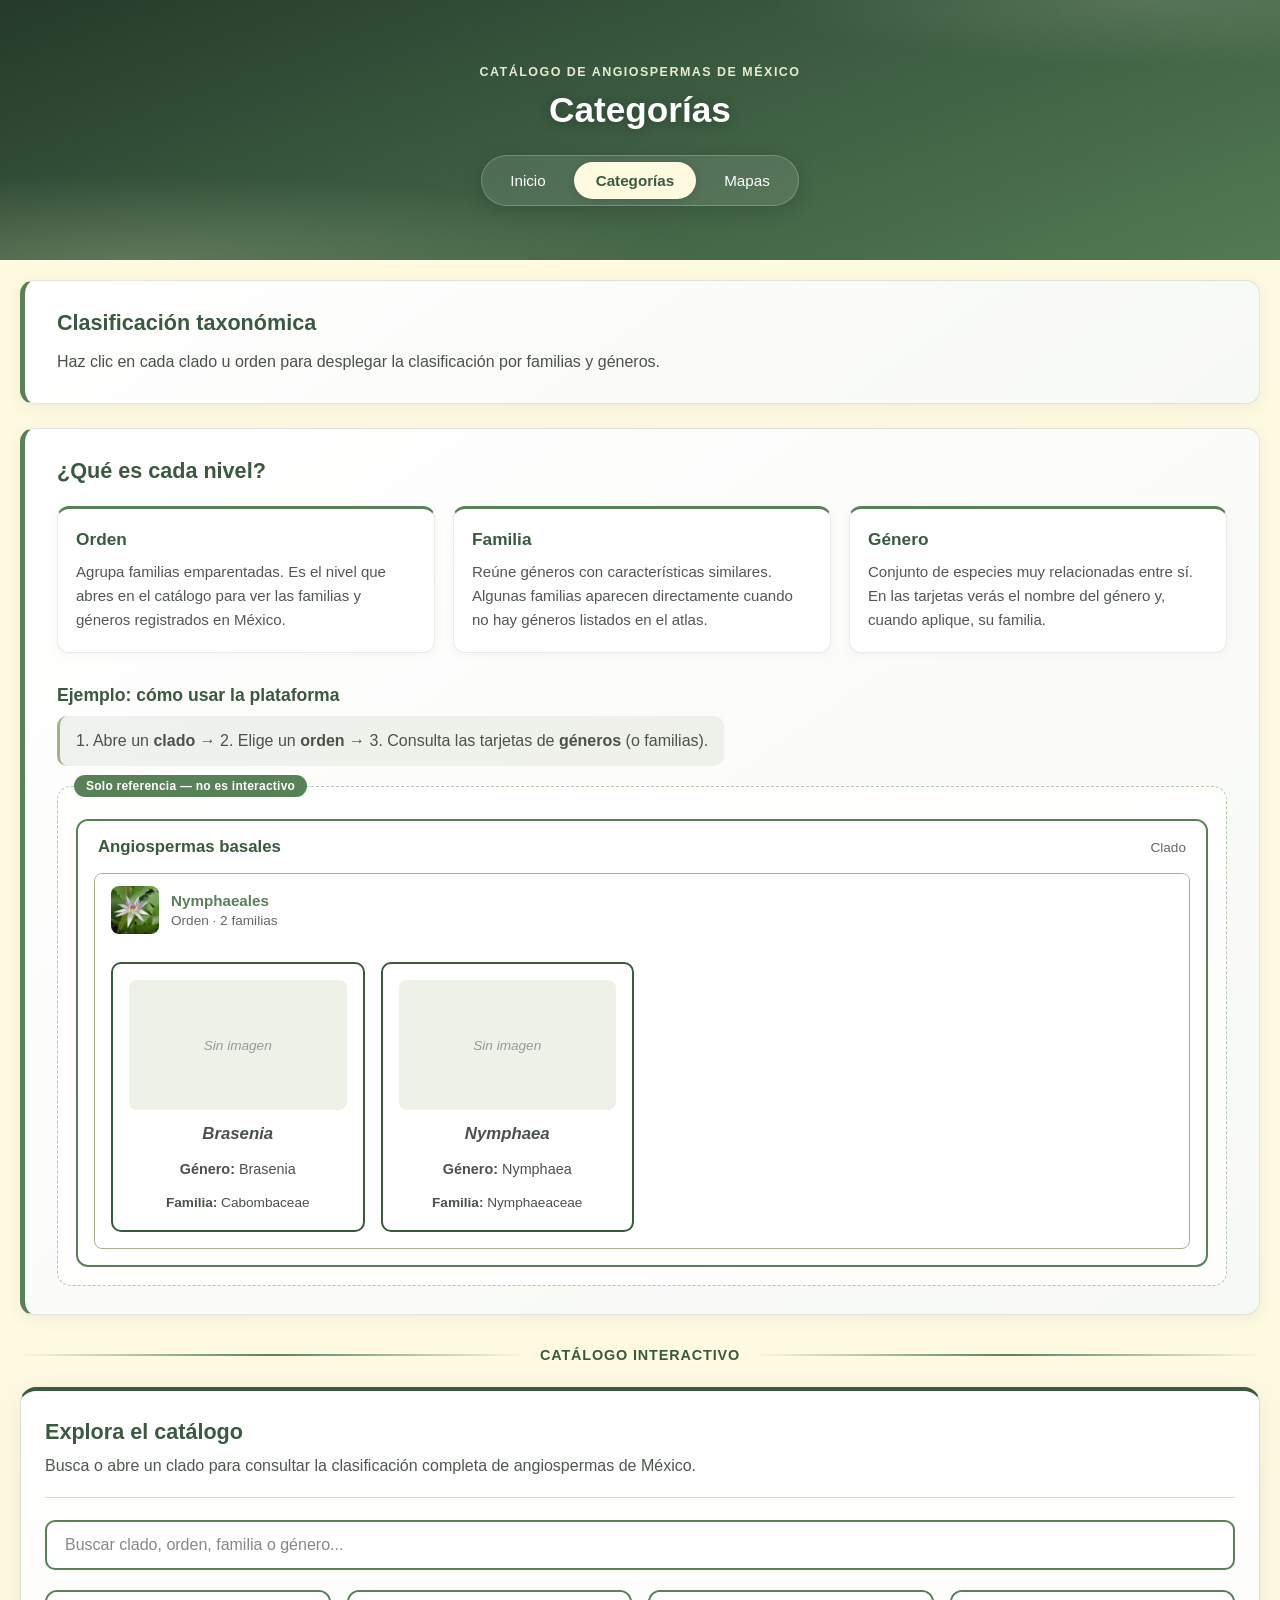
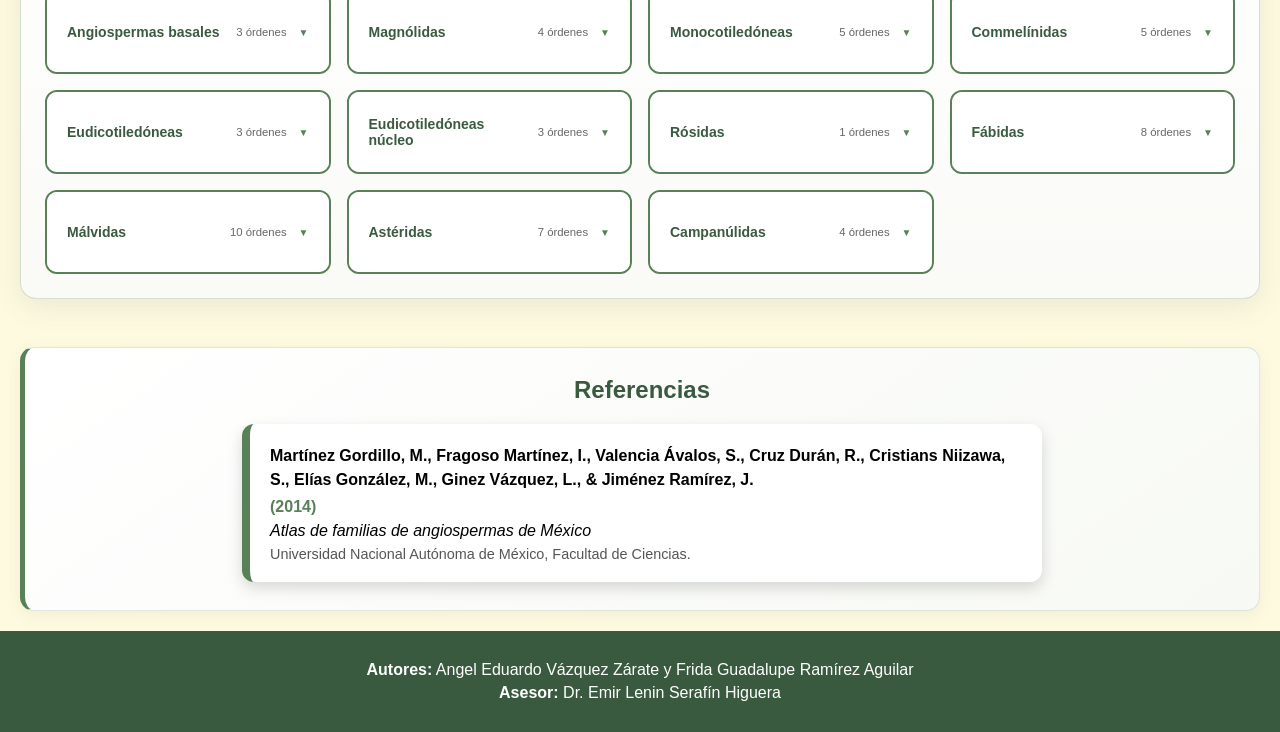
==== categorias/index.html @ 73ecb458 "nuevos cambios" ====
<!DOCTYPE html>
<html lang="es">
<head>
    <meta charset="UTF-8">
    <title>Categorías — Catálogo de Angiospermas de México</title>
    <link rel="stylesheet" href="../css/style.css">
</head>

<body data-page="categorias" data-json="../data/data-base1.json" data-img="../img">

<header class="hero">
    <div class="hero-bg" aria-hidden="true"></div>
    <div class="overlay">
        <p class="hero-etiqueta">Catálogo de Angiospermas de México</p>
        <h1>Categorías</h1>
        <nav class="menu-principal" aria-label="Navegación principal">
            <a href="../inicio/index.html">Inicio</a>
            <a href="index.html" class="active">Categorías</a>
            <a href="../mapas/index.html">Mapas</a>
        </nav>
    </div>
</header>

<main>

    <section class="intro">
        <h2>Clasificación taxonómica</h2>
        <p>
            Haz clic en cada clado u orden para desplegar la clasificación por familias y géneros.
        </p>
    </section>

    <section class="intro guia-taxonomia">
        <h2>¿Qué es cada nivel?</h2>

        <div class="definiciones-grid">
            <div class="definicion-item">
                <h3>Orden</h3>
                <p>
                    Agrupa familias emparentadas. Es el nivel que abres en el catálogo
                    para ver las familias y géneros registrados en México.
                </p>
            </div>
            <div class="definicion-item">
                <h3>Familia</h3>
                <p>
                    Reúne géneros con características similares. Algunas familias
                    aparecen directamente cuando no hay géneros listados en el atlas.
                </p>
            </div>
            <div class="definicion-item">
                <h3>Género</h3>
                <p>
                    Conjunto de especies muy relacionadas entre sí. En las tarjetas
                    verás el nombre del género y, cuando aplique, su familia.
                </p>
            </div>
        </div>

        <h3 class="ejemplo-titulo">Ejemplo: cómo usar la plataforma</h3>
        <p class="ejemplo-desc">
            1. Abre un <strong>clado</strong> → 2. Elige un <strong>orden</strong> →
            3. Consulta las tarjetas de <strong>géneros</strong> (o familias).
        </p>

        <div class="ejemplo-demo" aria-label="Ejemplo ilustrativo del catálogo">
            <span class="ejemplo-badge">Solo referencia — no es interactivo</span>
            <div class="accordion-item demo-abierto">
                <div class="accordion-header demo-header">
                    <span class="accordion-title">Angiospermas basales</span>
                    <span class="accordion-meta">Clado</span>
                </div>
                <div class="accordion-body demo-body">
                    <div class="accordion-inner">
                        <div class="accordion-item accordion-sub demo-abierto">
                            <div class="accordion-header demo-header">
                                <span class="accordion-orden-imagen">
                                    <img src="../img/ordenes/Nymphaeales/orden.jpeg" alt="Nymphaeales">
                                </span>
                                <span class="accordion-header-text">
                                    <span class="accordion-title">Nymphaeales</span>
                                    <span class="accordion-meta">Orden · 2 familias</span>
                                </span>
                            </div>
                            <div class="accordion-body demo-body">
                                <div class="taxon-grid">
                                    <div class="taxon-card">
                                        <div class="taxon-imagen sin-imagen"></div>
                                        <p class="taxon-nombre"><em>Brasenia</em></p>
                                        <p class="taxon-etiqueta"><strong>Género:</strong> Brasenia</p>
                                        <p class="taxon-familia"><strong>Familia:</strong> Cabombaceae</p>
                                    </div>
                                    <div class="taxon-card">
                                        <div class="taxon-imagen sin-imagen"></div>
                                        <p class="taxon-nombre"><em>Nymphaea</em></p>
                                        <p class="taxon-etiqueta"><strong>Género:</strong> Nymphaea</p>
                                        <p class="taxon-familia"><strong>Familia:</strong> Nymphaeaceae</p>
                                    </div>
                                </div>
                            </div>
                        </div>
                    </div>
                </div>
            </div>
        </div>
    </section>

    <div class="seccion-divisor" role="separator" aria-label="Inicio del catálogo interactivo">
        <span>Catálogo interactivo</span>
    </div>

    <section class="catalogo-interactivo">
        <header class="catalogo-encabezado">
            <h2>Explora el catálogo</h2>
            <p>Busca o abre un clado para consultar la clasificación completa de angiospermas de México.</p>
        </header>

        <div class="busqueda-bar">
            <label for="buscar-categorias" class="sr-only">Buscar en la clasificación</label>
            <input
                type="search"
                id="buscar-categorias"
                placeholder="Buscar clado, orden, familia o género..."
                autocomplete="off"
            >
        </div>

        <div class="accordion-section">
            <div id="contenedor-categorias" class="accordion"></div>
        </div>
    </section>

    <section class="referencias">
        <h2>Referencias</h2>
        <div class="ref-card">
            <p class="ref-autores">
                Martínez Gordillo, M., Fragoso Martínez, I., Valencia Ávalos, S.,
                Cruz Durán, R., Cristians Niizawa, S., Elías González, M.,
                Ginez Vázquez, L., & Jiménez Ramírez, J.
            </p>
            <p class="ref-anio">(2014)</p>
            <p class="ref-titulo">
                <em>Atlas de familias de angiospermas de México</em>
            </p>
            <p class="ref-editorial">
                Universidad Nacional Autónoma de México, Facultad de Ciencias.
            </p>
        </div>
    </section>

</main>

<button id="btn-top">↑</button>

<footer class="footer-info">
    <p><strong>Autores:</strong> Angel Eduardo Vázquez Zárate y Frida Guadalupe Ramírez Aguilar</p>
    <p><strong>Asesor:</strong> Dr. Emir Lenin Serafín Higuera</p>
</footer>

<script src="../js/main.js"></script>
</body>
</html>
---- css/style.css ----
/* RESET */
* {
    margin: 0;
    padding: 0;
    box-sizing: border-box;
}

/* VARIABLES */
:root {
    --verde-oscuro: #3a5a40;
    --verde-medio: #588157;
    --verde-claro: #a3b18a;
    --fondo: #fefae0;
    --blanco: #ffffff;
}

/* BODY */
html {
    height: 100%;
}

body {
    font-family: Arial, sans-serif;
    background-color: var(--fondo);
    min-height: 100vh;
    display: flex;
    flex-direction: column;
}

/* HEADER */
.hero {
    position: relative;
    min-height: 260px;
    display: flex;
    justify-content: center;
    align-items: center;
    overflow: hidden;
    padding: 48px 20px 40px;
}

.hero-bg {
    position: absolute;
    inset: 0;
    background-color: var(--verde-oscuro);
    background-image:
        linear-gradient(160deg, rgba(36, 56, 40, 0.94) 0%, rgba(58, 90, 64, 0.88) 45%, rgba(88, 129, 87, 0.82) 100%),
        url('../img/Encabezado angio.jpg');
    background-size: cover;
    background-position: center;
}

.hero-bg::before {
    content: "";
    position: absolute;
    inset: 0;
    background:
        radial-gradient(ellipse 80% 60% at 10% 100%, rgba(163, 177, 138, 0.35) 0%, transparent 55%),
        radial-gradient(ellipse 60% 50% at 90% 0%, rgba(254, 250, 224, 0.12) 0%, transparent 50%);
    pointer-events: none;
}

.hero-bg::after {
    content: "";
    position: absolute;
    inset: 0;
    background: repeating-linear-gradient(
        -45deg,
        transparent,
        transparent 40px,
        rgba(255, 255, 255, 0.015) 40px,
        rgba(255, 255, 255, 0.015) 41px
    );
    pointer-events: none;
}

.overlay {
    position: relative;
    z-index: 1;
    text-align: center;
    color: white;
    width: 100%;
    max-width: 900px;
}

.hero-etiqueta {
    display: inline-block;
    font-size: 0.78em;
    font-weight: bold;
    letter-spacing: 0.12em;
    text-transform: uppercase;
    color: rgba(254, 250, 224, 0.9);
    margin-bottom: 10px;
}

.overlay h1 {
    margin-bottom: 24px;
    font-size: clamp(1.6rem, 4vw, 2.2rem);
    line-height: 1.2;
    text-shadow: 0 2px 12px rgba(0, 0, 0, 0.25);
}

.menu-principal {
    display: inline-flex;
    flex-wrap: wrap;
    justify-content: center;
    gap: 6px;
    padding: 6px;
    background: rgba(255, 255, 255, 0.1);
    backdrop-filter: blur(10px);
    -webkit-backdrop-filter: blur(10px);
    border-radius: 50px;
    border: 1px solid rgba(255, 255, 255, 0.22);
    box-shadow: 0 4px 20px rgba(0, 0, 0, 0.15);
}

nav a {
    margin: 0;
    color: white;
    text-decoration: none;
    padding: 10px 22px;
    border-radius: 50px;
    font-size: 0.95em;
    transition: background 0.2s, color 0.2s, transform 0.15s;
}

nav a:hover {
    background: rgba(255, 255, 255, 0.18);
    transform: translateY(-1px);
}

nav a.active {
    background: var(--fondo);
    color: var(--verde-oscuro);
    font-weight: bold;
    box-shadow: 0 2px 8px rgba(0, 0, 0, 0.12);
}

nav a:focus-visible {
    outline: 2px solid var(--fondo);
    outline-offset: 2px;
}

@media (max-width: 600px) {
    .hero {
        min-height: 220px;
        padding: 36px 16px 32px;
    }

    .overlay h1 {
        margin-bottom: 18px;
    }

    nav a {
        padding: 8px 16px;
        font-size: 0.9em;
    }
}

/* MAIN */
main {
    flex: 1;
    padding: 20px;
}

/* INTRO */
.intro {
    background: linear-gradient(145deg, #ffffff 0%, #f7f9f4 100%);
    padding: 28px 32px;
    border-radius: 14px;
    margin-bottom: 24px;
    border: 1px solid rgba(88, 129, 87, 0.18);
    border-left: 5px solid var(--verde-medio);
    box-shadow: 0 4px 16px rgba(58, 90, 64, 0.07);
}

.intro h2 {
    color: var(--verde-oscuro);
    font-size: 1.35em;
    margin-bottom: 12px;
    line-height: 1.3;
}

.intro p {
    color: #4a524a;
    line-height: 1.65;
    max-width: 75ch;
}

.intro ul {
    color: #4a524a;
    line-height: 1.7;
    padding-left: 22px;
    margin-top: 8px;
}

.intro li + li {
    margin-top: 6px;
}

/* GRID */
#contenedor-angiospermas {
    display: grid;
    grid-template-columns: repeat(auto-fit, minmax(280px, 1fr));
    gap: 20px;
}

/* TARJETAS */
.card-clado {
    background: white;
    border-radius: 12px;
    padding: 15px;
    border: 2px solid var(--verde-medio);
    transition: 0.3s;
    cursor: pointer;
}

.card-clado:hover {
    transform: scale(1.03);
}

/* TEXTOS */
.card-clado h2 {
    color: var(--verde-oscuro);
    margin-bottom: 10px;
}

.card-clado h3 {
    margin-top: 10px;
    color: var(--verde-medio);
}

.card-clado ul {
    padding-left: 15px;
}

/* BOTÓN */
#btn-top {
    position: fixed;
    bottom: 20px;
    right: 20px;
    display: none;
    width: 45px;
    height: 45px;
    border-radius: 50%;
    background: var(--verde-medio);
    color: white;
    border: none;
    cursor: pointer;
}



.footer-info {
    background-color: var(--verde-oscuro);
    color: white;
    text-align: center;
    padding: 25px 15px;
    margin-top: auto;
}

.footer-info p {
    margin: 5px 0;
}

/* ========================= */
/* REFERENCIAS PRO */
/* ========================= */

.referencias {
    margin: 48px 0 0;
    padding: 28px 32px;
    background: linear-gradient(145deg, #ffffff 0%, #f7f9f4 100%);
    border-radius: 14px;
    border: 1px solid rgba(88, 129, 87, 0.18);
    border-left: 5px solid var(--verde-medio);
    box-shadow: 0 4px 16px rgba(58, 90, 64, 0.07);
}

.referencias h2 {
    margin-bottom: 20px;
    color: var(--verde-oscuro);
    text-align: center;
}

/* 🔥 TARJETA BONITA */
.ref-card {
    background: var(--blanco);
    border-radius: 12px;
    padding: 20px;
    max-width: 800px;
    margin: auto;

    /* EFECTO PRO */
    border-left: 8px solid var(--verde-medio);
    box-shadow: 0 6px 15px rgba(0,0,0,0.15);

    transition: 0.3s;
}

/* 🔥 HOVER SUAVE */
.ref-card:hover {
    transform: translateY(-5px);
    box-shadow: 0 12px 22px rgba(0,0,0,0.2);
}

/* TEXTOS */
.ref-autores {
    font-weight: bold;
    line-height: 1.5;
}

.ref-anio {
    color: var(--verde-medio);
    margin: 6px 0;
    font-weight: bold;
}

.ref-titulo {
    margin: 6px 0;
    font-style: italic;
}

.ref-editorial {
    font-size: 0.9em;
    color: #555;
}

/* BÚSQUEDA */
.busqueda-bar {
    margin-bottom: 20px;
}

.busqueda-bar input {
    width: 100%;
    padding: 14px 18px;
    border: 2px solid var(--verde-medio);
    border-radius: 10px;
    font-size: 1em;
    background: white;
    color: #333;
}

.busqueda-bar input:focus {
    outline: none;
    border-color: var(--verde-oscuro);
    box-shadow: 0 0 0 3px rgba(88, 129, 87, 0.2);
}

.busqueda-bar input::placeholder {
    color: #888;
}

.sr-only {
    position: absolute;
    width: 1px;
    height: 1px;
    padding: 0;
    margin: -1px;
    overflow: hidden;
    clip: rect(0, 0, 0, 0);
    white-space: nowrap;
    border: 0;
}

.hidden-by-search {
    display: none !important;
}

.busqueda-sin-resultados {
    grid-column: 1 / -1;
    text-align: center;
    padding: 30px;
    color: #666;
    font-style: italic;
    background: white;
    border-radius: 10px;
    border: 2px dashed var(--verde-claro);
}

/* GUÍA TAXONÓMICA */
.guia-taxonomia h2 {
    margin-bottom: 20px;
}

.guia-taxonomia {
    margin-bottom: 8px;
}

.definiciones-grid {
    display: grid;
    grid-template-columns: repeat(auto-fit, minmax(220px, 1fr));
    gap: 18px;
    margin-bottom: 28px;
}

.definicion-item {
    background: white;
    border: 1px solid rgba(88, 129, 87, 0.15);
    border-top: 3px solid var(--verde-medio);
    border-radius: 12px;
    padding: 20px 18px;
    box-shadow: 0 2px 10px rgba(58, 90, 64, 0.05);
    transition: transform 0.2s ease, box-shadow 0.2s ease;
}

.definicion-item:hover {
    transform: translateY(-3px);
    box-shadow: 0 8px 20px rgba(58, 90, 64, 0.1);
}

.definicion-item h3 {
    color: var(--verde-oscuro);
    margin-bottom: 10px;
    font-size: 1.08em;
}

.definicion-item p {
    color: #505850;
    line-height: 1.6;
    font-size: 0.94em;
}

.ejemplo-titulo {
    color: var(--verde-oscuro);
    margin-bottom: 10px;
    font-size: 1.1em;
    padding-top: 4px;
}

.ejemplo-desc {
    margin-bottom: 20px;
    color: #505850;
    line-height: 1.65;
    padding: 12px 16px;
    background: rgba(163, 177, 138, 0.15);
    border-radius: 10px;
    border-left: 3px solid var(--verde-claro);
}

.ejemplo-demo {
    position: relative;
    border: 1px dashed rgba(88, 129, 87, 0.45);
    border-radius: 14px;
    padding: 32px 18px 18px;
    background: rgba(255, 255, 255, 0.7);
    box-shadow: inset 0 0 0 1px rgba(255, 255, 255, 0.8);
}

.ejemplo-badge {
    position: absolute;
    top: -12px;
    left: 16px;
    background: var(--verde-medio);
    color: white;
    font-size: 0.75em;
    font-weight: bold;
    padding: 4px 12px;
    border-radius: 20px;
    letter-spacing: 0.02em;
}

.ejemplo-demo .demo-abierto > .accordion-body,
.ejemplo-demo .demo-body {
    max-height: none;
    overflow: visible;
}

.ejemplo-demo .demo-header {
    cursor: default;
    pointer-events: none;
}

.ejemplo-demo .demo-header:hover {
    background: white;
}

.taxon-familia {
    font-size: 0.85em;
    color: #555;
}

.taxon-familia strong {
    font-weight: bold;
}

/* SEPARADOR DE SECCIONES */
.seccion-divisor {
    display: flex;
    align-items: center;
    gap: 16px;
    margin: 32px 0 24px;
    color: var(--verde-oscuro);
    font-weight: bold;
    font-size: 0.9em;
    text-transform: uppercase;
    letter-spacing: 0.06em;
}

.seccion-divisor::before,
.seccion-divisor::after {
    content: "";
    flex: 1;
    height: 2px;
    background: linear-gradient(to right, transparent, var(--verde-medio), transparent);
}

/* CATÁLOGO INTERACTIVO */
.catalogo-interactivo {
    background: linear-gradient(180deg, #ffffff 0%, #fafbf7 100%);
    border: 1px solid rgba(88, 129, 87, 0.25);
    border-top: 4px solid var(--verde-oscuro);
    border-radius: 16px;
    padding: 28px 24px 24px;
    box-shadow: 0 8px 28px rgba(58, 90, 64, 0.1);
}

.catalogo-encabezado {
    margin-bottom: 22px;
    padding-bottom: 18px;
    border-bottom: 1px solid rgba(163, 177, 138, 0.45);
}

.catalogo-encabezado h2 {
    color: var(--verde-oscuro);
    margin-bottom: 8px;
    font-size: 1.35em;
}

.catalogo-encabezado p {
    color: #505850;
    line-height: 1.65;
}

.catalogo-interactivo .accordion-section {
    margin-bottom: 0;
}

/* CATEGORÍAS — ACORDEÓN */
.accordion-section {
    margin-bottom: 20px;
}

.accordion {
    display: grid;
    grid-template-columns: repeat(auto-fill, minmax(280px, 1fr));
    gap: 16px;
    align-items: start;
}

.accordion > .accordion-item {
    height: 100%;
}

.accordion > .accordion-item.open {
    grid-column: 1 / -1;
}

.accordion-item {
    background: white;
    border: 2px solid var(--verde-medio);
    border-radius: 12px;
    overflow: hidden;
}

.accordion > .accordion-item > .accordion-header {
    flex-wrap: wrap;
    min-height: 80px;
}

.accordion-header {
    width: 100%;
    display: flex;
    align-items: center;
    gap: 12px;
    padding: 16px 20px;
    background: white;
    border: none;
    cursor: pointer;
    text-align: left;
    transition: background 0.2s;
}

.accordion-header:hover {
    background: #f8f9f4;
}

.accordion-title {
    flex: 1;
    font-size: 1.05em;
    font-weight: bold;
    color: var(--verde-oscuro);
}

.accordion-meta {
    font-size: 0.85em;
    color: #666;
}

.accordion-icon {
    color: var(--verde-medio);
    font-size: 0.75em;
    transition: transform 0.3s ease;
}

.accordion-item.open > .accordion-header .accordion-icon {
    transform: rotate(180deg);
}

.accordion-body {
    max-height: 0;
    overflow: hidden;
    transition: max-height 0.4s ease;
}

.accordion-item.open > .accordion-body {
    max-height: 8000px;
}

.accordion-inner {
    padding: 0 16px 16px;
    display: flex;
    flex-direction: column;
    gap: 8px;
}

.accordion-sub {
    border: 1px solid var(--verde-claro);
    border-radius: 8px;
}

.accordion-sub .accordion-header {
    padding: 12px 16px;
}

.accordion-header-text {
    flex: 1;
    display: flex;
    flex-direction: column;
    gap: 4px;
    min-width: 0;
}

.accordion-orden-imagen {
    width: 48px;
    height: 48px;
    border-radius: 8px;
    overflow: hidden;
    background: #eef1e8;
    flex-shrink: 0;
    display: flex;
    align-items: center;
    justify-content: center;
}

.accordion-orden-imagen img {
    width: 100%;
    height: 100%;
    object-fit: cover;
}

.accordion-orden-imagen.sin-imagen {
    display: none;
}

.accordion-sub .accordion-title {
    font-size: 0.95em;
    color: var(--verde-medio);
}

.familias-list {
    padding: 12px 16px 16px 32px;
    list-style: disc;
}

.familias-list li {
    margin-bottom: 4px;
    color: #444;
}

/* GRID DE TAXONES */
.taxon-grid {
    display: grid;
    grid-template-columns: repeat(auto-fill, minmax(200px, 1fr));
    gap: 16px;
    padding: 16px;
}

.taxon-card {
    background: white;
    border: 2px solid var(--verde-oscuro);
    border-radius: 10px;
    padding: 16px;
    text-align: center;
    min-height: 100px;
    display: flex;
    flex-direction: column;
    justify-content: flex-start;
    align-items: center;
    gap: 10px;
    transition: transform 0.2s, box-shadow 0.2s;
}

.taxon-imagen {
    width: 100%;
    height: 130px;
    border-radius: 8px;
    overflow: hidden;
    background: #eef1e8;
    display: flex;
    align-items: center;
    justify-content: center;
}

.taxon-imagen img {
    width: 100%;
    height: 100%;
    object-fit: cover;
}

.taxon-imagen.sin-imagen::after {
    content: "Sin imagen";
    color: #999;
    font-size: 0.85em;
    font-style: italic;
}

.taxon-card:hover {
    transform: translateY(-2px);
    box-shadow: 0 4px 12px rgba(0, 0, 0, 0.1);
}

.taxon-nombre {
    font-size: 1.05em;
    color: #1a1a1a;
    line-height: 1.3;
}

.taxon-nombre em {
    font-style: italic;
    font-weight: bold;
}

.taxon-etiqueta {
    font-size: 0.9em;
    color: #333;
}

.taxon-etiqueta strong {
    font-weight: bold;
}

.subclado-titulo {
    margin: 12px 0 4px;
    color: var(--verde-oscuro);
    font-size: 1em;
}

.sin-datos {
    padding: 12px 16px;
    color: #888;
    font-style: italic;
}

.categorias-grid {
    display: grid;
    grid-template-columns: repeat(auto-fit, minmax(280px, 1fr));
    gap: 20px;
    margin-bottom: 20px;
}

.categoria-card {
    display: block;
    background: white;
    border-radius: 12px;
    padding: 20px;
    border: 2px solid var(--verde-medio);
    text-decoration: none;
    color: inherit;
    transition: 0.3s;
}

.categoria-card:hover {
    transform: scale(1.03);
    box-shadow: 0 6px 15px rgba(0, 0, 0, 0.12);
}

.categoria-card h2 {
    color: var(--verde-oscuro);
    margin-bottom: 10px;
}

.categoria-card p {
    color: #555;
}

.intro a {
    color: var(--verde-medio);
    font-weight: bold;
}

.intro.placeholder {
    text-align: center;
    color: #6b736b;
    font-style: italic;
    background: rgba(255, 255, 255, 0.6);
}

/* MAPAS */
.mapas-section {
    margin-bottom: 24px;
}

.mapas-grid {
    display: grid;
    grid-template-columns: repeat(auto-fill, minmax(300px, 1fr));
    gap: 24px;
}

.mapa-card {
    background: white;
    border-radius: 14px;
    overflow: hidden;
    border: 1px solid rgba(88, 129, 87, 0.2);
    box-shadow: 0 4px 16px rgba(58, 90, 64, 0.08);
    transition: transform 0.2s, box-shadow 0.2s;
}

.mapa-card:hover {
    transform: translateY(-4px);
    box-shadow: 0 10px 28px rgba(58, 90, 64, 0.14);
}

.mapa-card-btn {
    width: 100%;
    padding: 0;
    border: none;
    background: none;
    cursor: pointer;
    text-align: left;
    color: inherit;
}

.mapa-card-btn:focus-visible {
    outline: 3px solid var(--verde-medio);
    outline-offset: 2px;
}

.mapa-card-imagen {
    position: relative;
    aspect-ratio: 4 / 3;
    overflow: hidden;
    background: #eef1e8;
}

.mapa-card-imagen img {
    width: 100%;
    height: 100%;
    object-fit: cover;
    transition: transform 0.3s ease;
}

.mapa-card:hover .mapa-card-imagen img {
    transform: scale(1.04);
}

.mapa-card-zoom {
    position: absolute;
    bottom: 12px;
    right: 12px;
    background: rgba(58, 90, 64, 0.88);
    color: white;
    font-size: 0.8em;
    font-weight: bold;
    padding: 6px 12px;
    border-radius: 20px;
    opacity: 0;
    transition: opacity 0.2s;
}

.mapa-card:hover .mapa-card-zoom,
.mapa-card-btn:focus-visible .mapa-card-zoom {
    opacity: 1;
}

.mapa-card-texto {
    padding: 18px 20px 22px;
}

.mapa-card-texto h3 {
    color: var(--verde-oscuro);
    font-size: 1.1em;
    margin-bottom: 8px;
    line-height: 1.3;
}

.mapa-card-texto p {
    color: #505850;
    line-height: 1.6;
    font-size: 0.94em;
}

/* LIGHTBOX MAPAS */
.mapa-lightbox {
    position: fixed;
    inset: 0;
    z-index: 1000;
    display: flex;
    align-items: center;
    justify-content: center;
    padding: 20px;
}

.mapa-lightbox[hidden] {
    display: none;
}

.mapa-lightbox-fondo {
    position: absolute;
    inset: 0;
    background: rgba(20, 30, 22, 0.88);
    cursor: pointer;
}

.mapa-lightbox-contenido {
    position: relative;
    z-index: 1;
    max-width: min(1100px, 96vw);
    max-height: 92vh;
    width: 100%;
    background: white;
    border-radius: 14px;
    overflow: hidden;
    box-shadow: 0 20px 60px rgba(0, 0, 0, 0.4);
    display: flex;
    flex-direction: column;
}

.mapa-lightbox-cerrar {
    position: absolute;
    top: 10px;
    right: 10px;
    z-index: 2;
    width: 40px;
    height: 40px;
    border: none;
    border-radius: 50%;
    background: rgba(58, 90, 64, 0.9);
    color: white;
    font-size: 1.6em;
    line-height: 1;
    cursor: pointer;
    transition: background 0.2s;
}

.mapa-lightbox-cerrar:hover {
    background: var(--verde-oscuro);
}

.mapa-lightbox-figura {
    display: flex;
    flex-direction: column;
    max-height: 92vh;
}

.mapa-lightbox-figura img {
    width: 100%;
    max-height: calc(92vh - 120px);
    object-fit: contain;
    background: #f5f5f0;
}

.mapa-lightbox-figura figcaption {
    padding: 18px 24px 22px;
    border-top: 1px solid rgba(163, 177, 138, 0.4);
}

.mapa-lightbox-figura h3 {
    color: var(--verde-oscuro);
    margin-bottom: 8px;
    font-size: 1.15em;
}

.mapa-lightbox-figura p {
    color: #505850;
    line-height: 1.6;
}
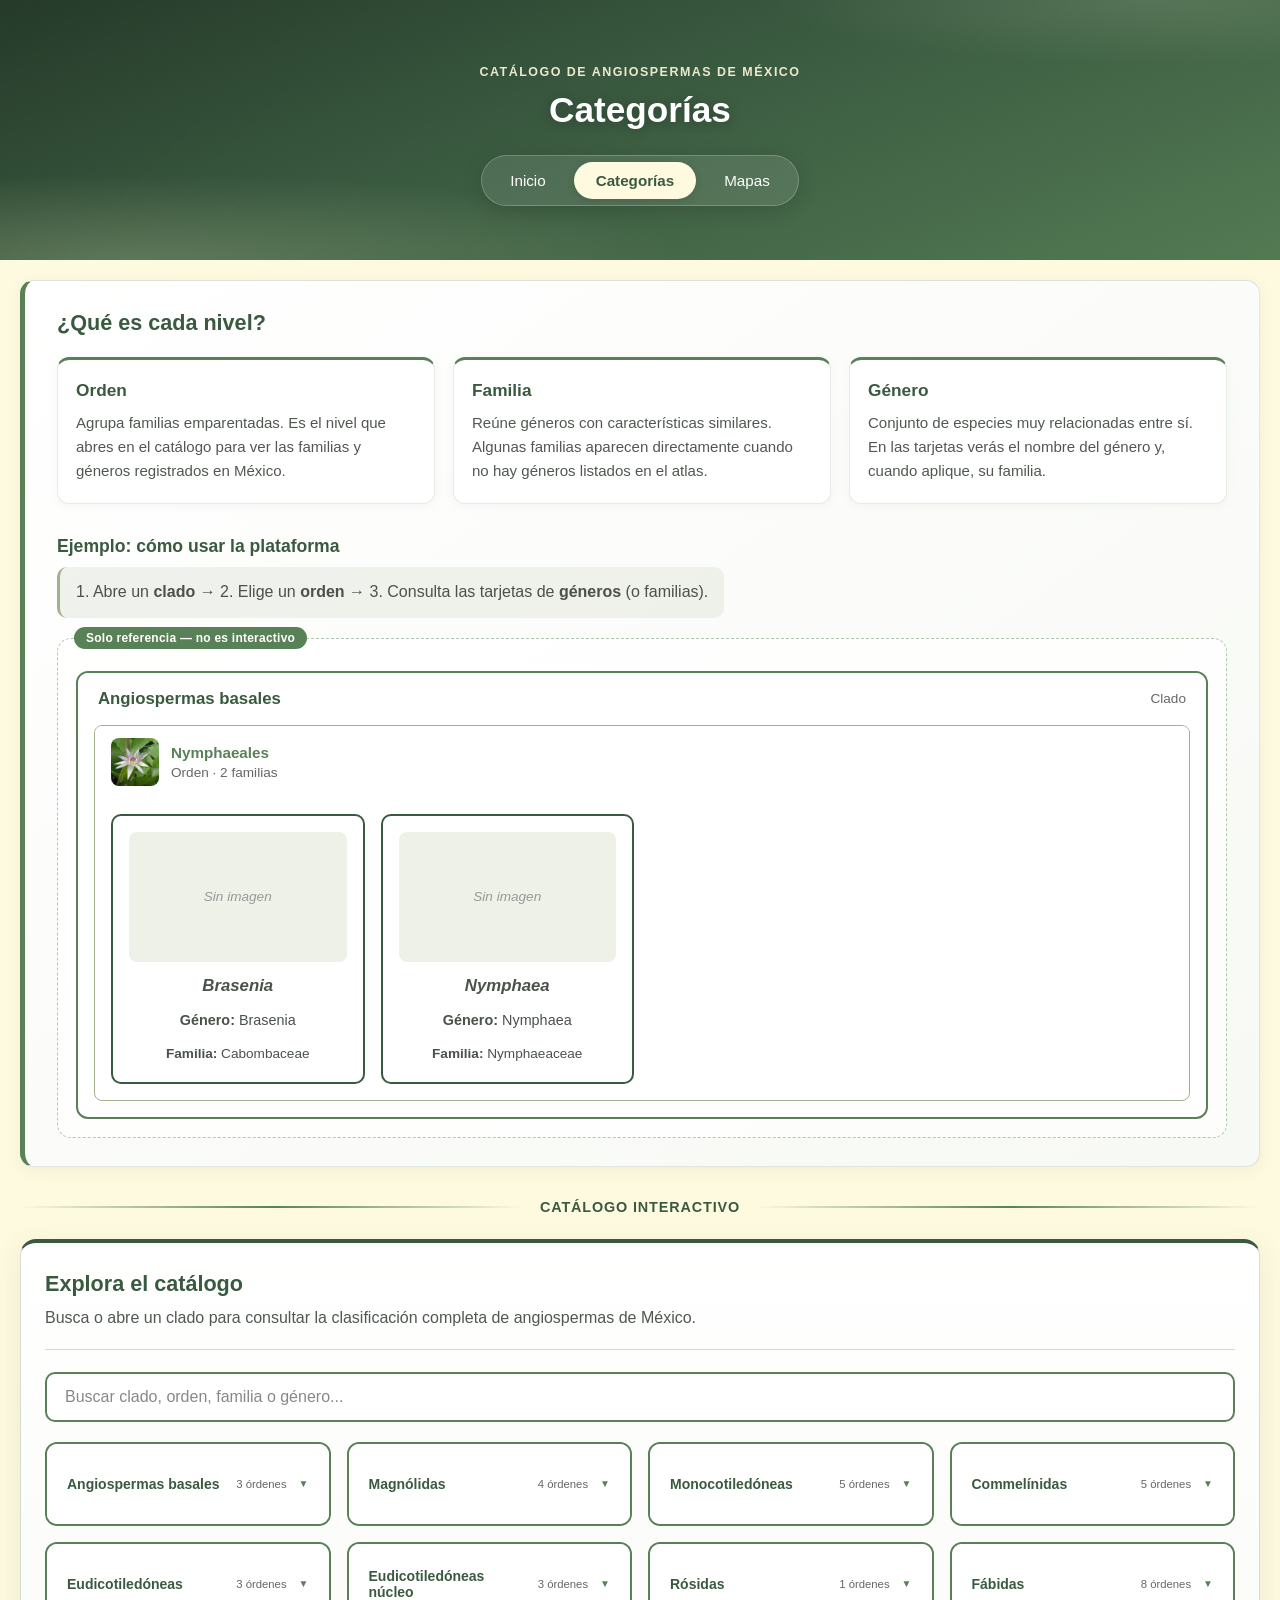
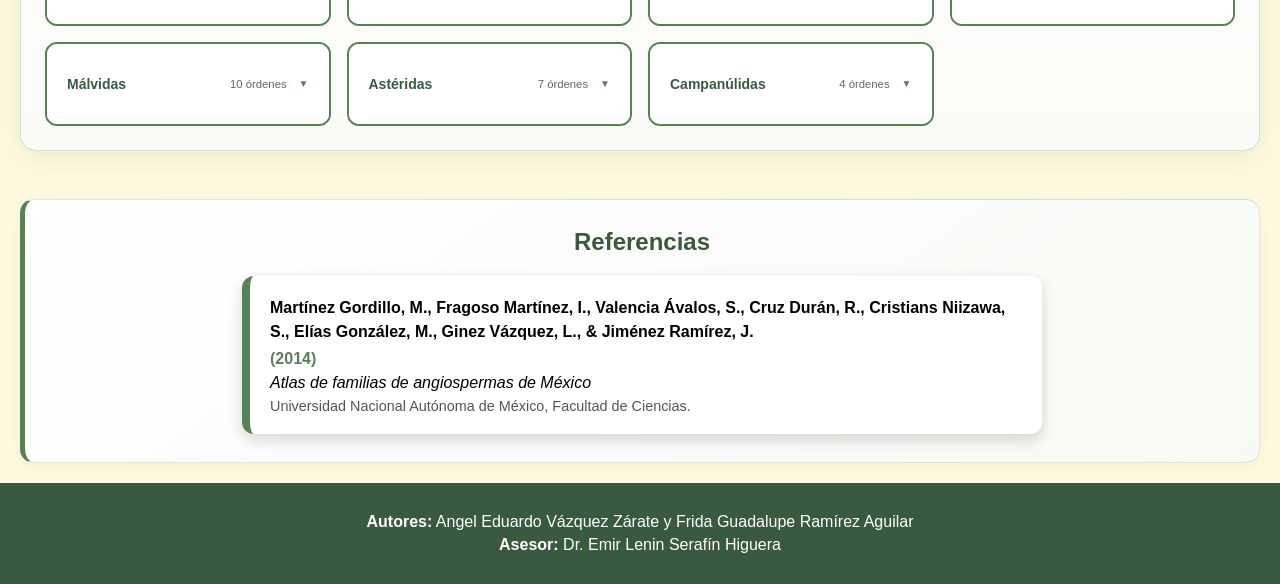
==== commit 5b87bfe2: "actualizacion" ====
--- a/categorias/index.html
+++ b/categorias/index.html
@@ -23,12 +23,6 @@
 
 <main>
 
-    <section class="intro">
-        <h2>Clasificación taxonómica</h2>
-        <p>
-            Haz clic en cada clado u orden para desplegar la clasificación por familias y géneros.
-        </p>
-    </section>
 
     <section class="intro guia-taxonomia">
         <h2>¿Qué es cada nivel?</h2>
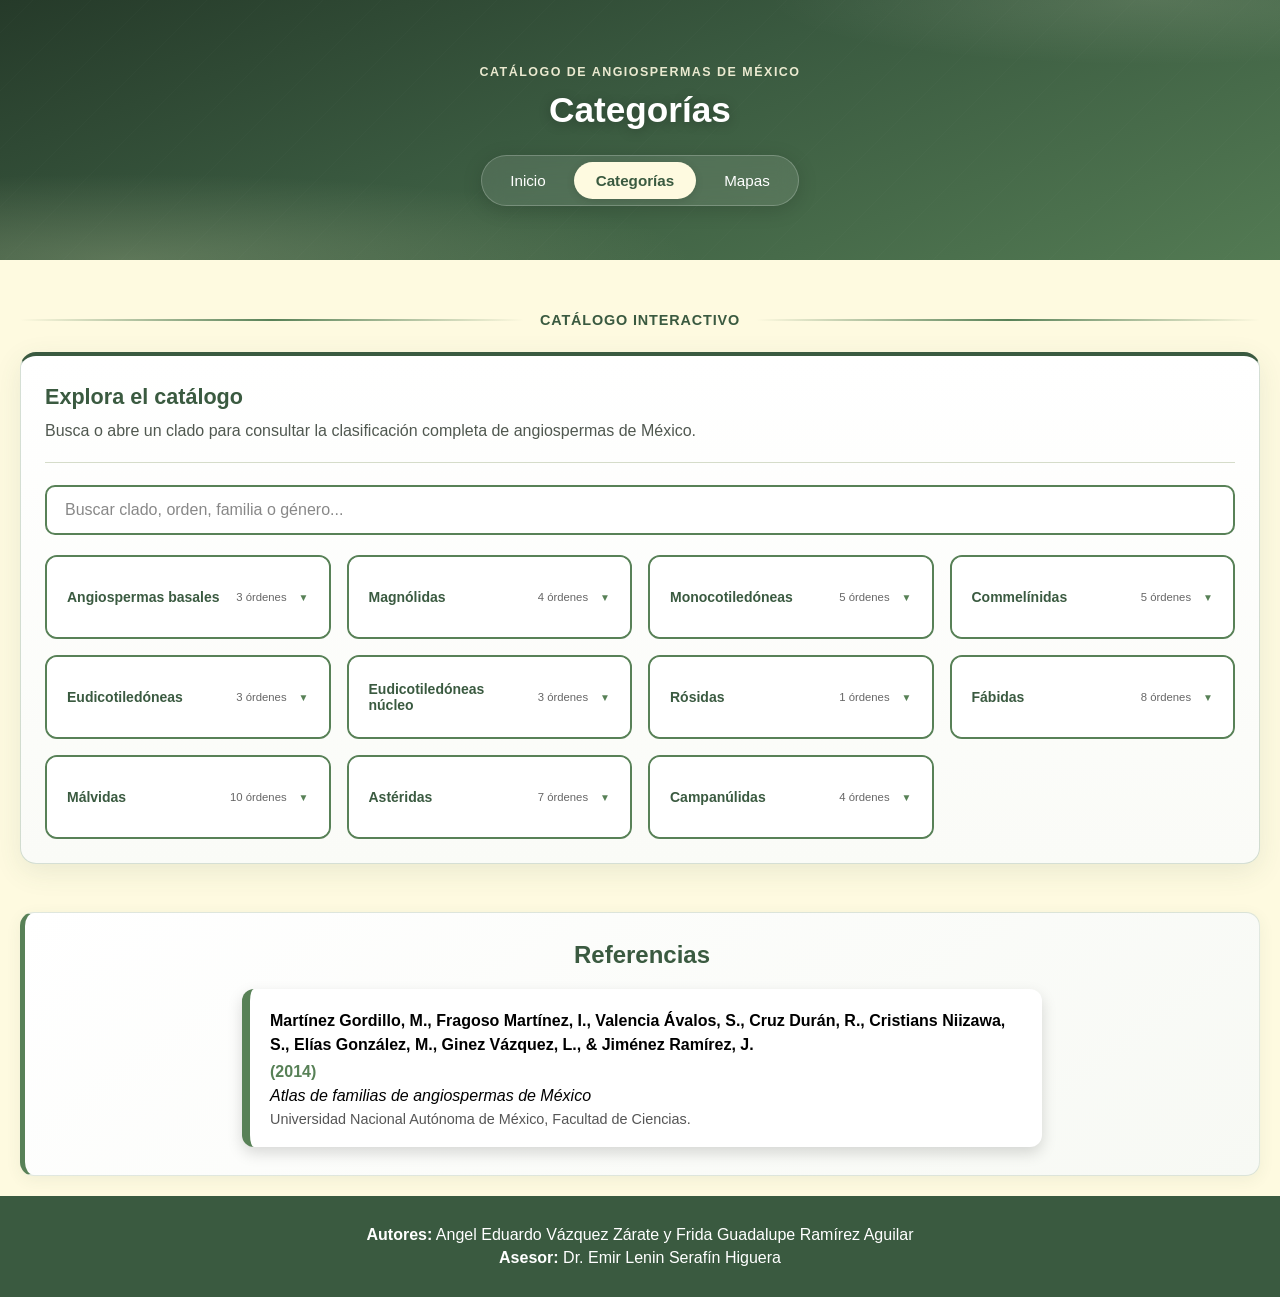
==== commit ac441388: "cambios" ====
--- a/categorias/index.html
+++ b/categorias/index.html
@@ -24,80 +24,6 @@
 <main>
 
 
-    <section class="intro guia-taxonomia">
-        <h2>¿Qué es cada nivel?</h2>
-
-        <div class="definiciones-grid">
-            <div class="definicion-item">
-                <h3>Orden</h3>
-                <p>
-                    Agrupa familias emparentadas. Es el nivel que abres en el catálogo
-                    para ver las familias y géneros registrados en México.
-                </p>
-            </div>
-            <div class="definicion-item">
-                <h3>Familia</h3>
-                <p>
-                    Reúne géneros con características similares. Algunas familias
-                    aparecen directamente cuando no hay géneros listados en el atlas.
-                </p>
-            </div>
-            <div class="definicion-item">
-                <h3>Género</h3>
-                <p>
-                    Conjunto de especies muy relacionadas entre sí. En las tarjetas
-                    verás el nombre del género y, cuando aplique, su familia.
-                </p>
-            </div>
-        </div>
-
-        <h3 class="ejemplo-titulo">Ejemplo: cómo usar la plataforma</h3>
-        <p class="ejemplo-desc">
-            1. Abre un <strong>clado</strong> → 2. Elige un <strong>orden</strong> →
-            3. Consulta las tarjetas de <strong>géneros</strong> (o familias).
-        </p>
-
-        <div class="ejemplo-demo" aria-label="Ejemplo ilustrativo del catálogo">
-            <span class="ejemplo-badge">Solo referencia — no es interactivo</span>
-            <div class="accordion-item demo-abierto">
-                <div class="accordion-header demo-header">
-                    <span class="accordion-title">Angiospermas basales</span>
-                    <span class="accordion-meta">Clado</span>
-                </div>
-                <div class="accordion-body demo-body">
-                    <div class="accordion-inner">
-                        <div class="accordion-item accordion-sub demo-abierto">
-                            <div class="accordion-header demo-header">
-                                <span class="accordion-orden-imagen">
-                                    <img src="../img/ordenes/Nymphaeales/orden.jpeg" alt="Nymphaeales">
-                                </span>
-                                <span class="accordion-header-text">
-                                    <span class="accordion-title">Nymphaeales</span>
-                                    <span class="accordion-meta">Orden · 2 familias</span>
-                                </span>
-                            </div>
-                            <div class="accordion-body demo-body">
-                                <div class="taxon-grid">
-                                    <div class="taxon-card">
-                                        <div class="taxon-imagen sin-imagen"></div>
-                                        <p class="taxon-nombre"><em>Brasenia</em></p>
-                                        <p class="taxon-etiqueta"><strong>Género:</strong> Brasenia</p>
-                                        <p class="taxon-familia"><strong>Familia:</strong> Cabombaceae</p>
-                                    </div>
-                                    <div class="taxon-card">
-                                        <div class="taxon-imagen sin-imagen"></div>
-                                        <p class="taxon-nombre"><em>Nymphaea</em></p>
-                                        <p class="taxon-etiqueta"><strong>Género:</strong> Nymphaea</p>
-                                        <p class="taxon-familia"><strong>Familia:</strong> Nymphaeaceae</p>
-                                    </div>
-                                </div>
-                            </div>
-                        </div>
-                    </div>
-                </div>
-            </div>
-        </div>
-    </section>
 
     <div class="seccion-divisor" role="separator" aria-label="Inicio del catálogo interactivo">
         <span>Catálogo interactivo</span>
